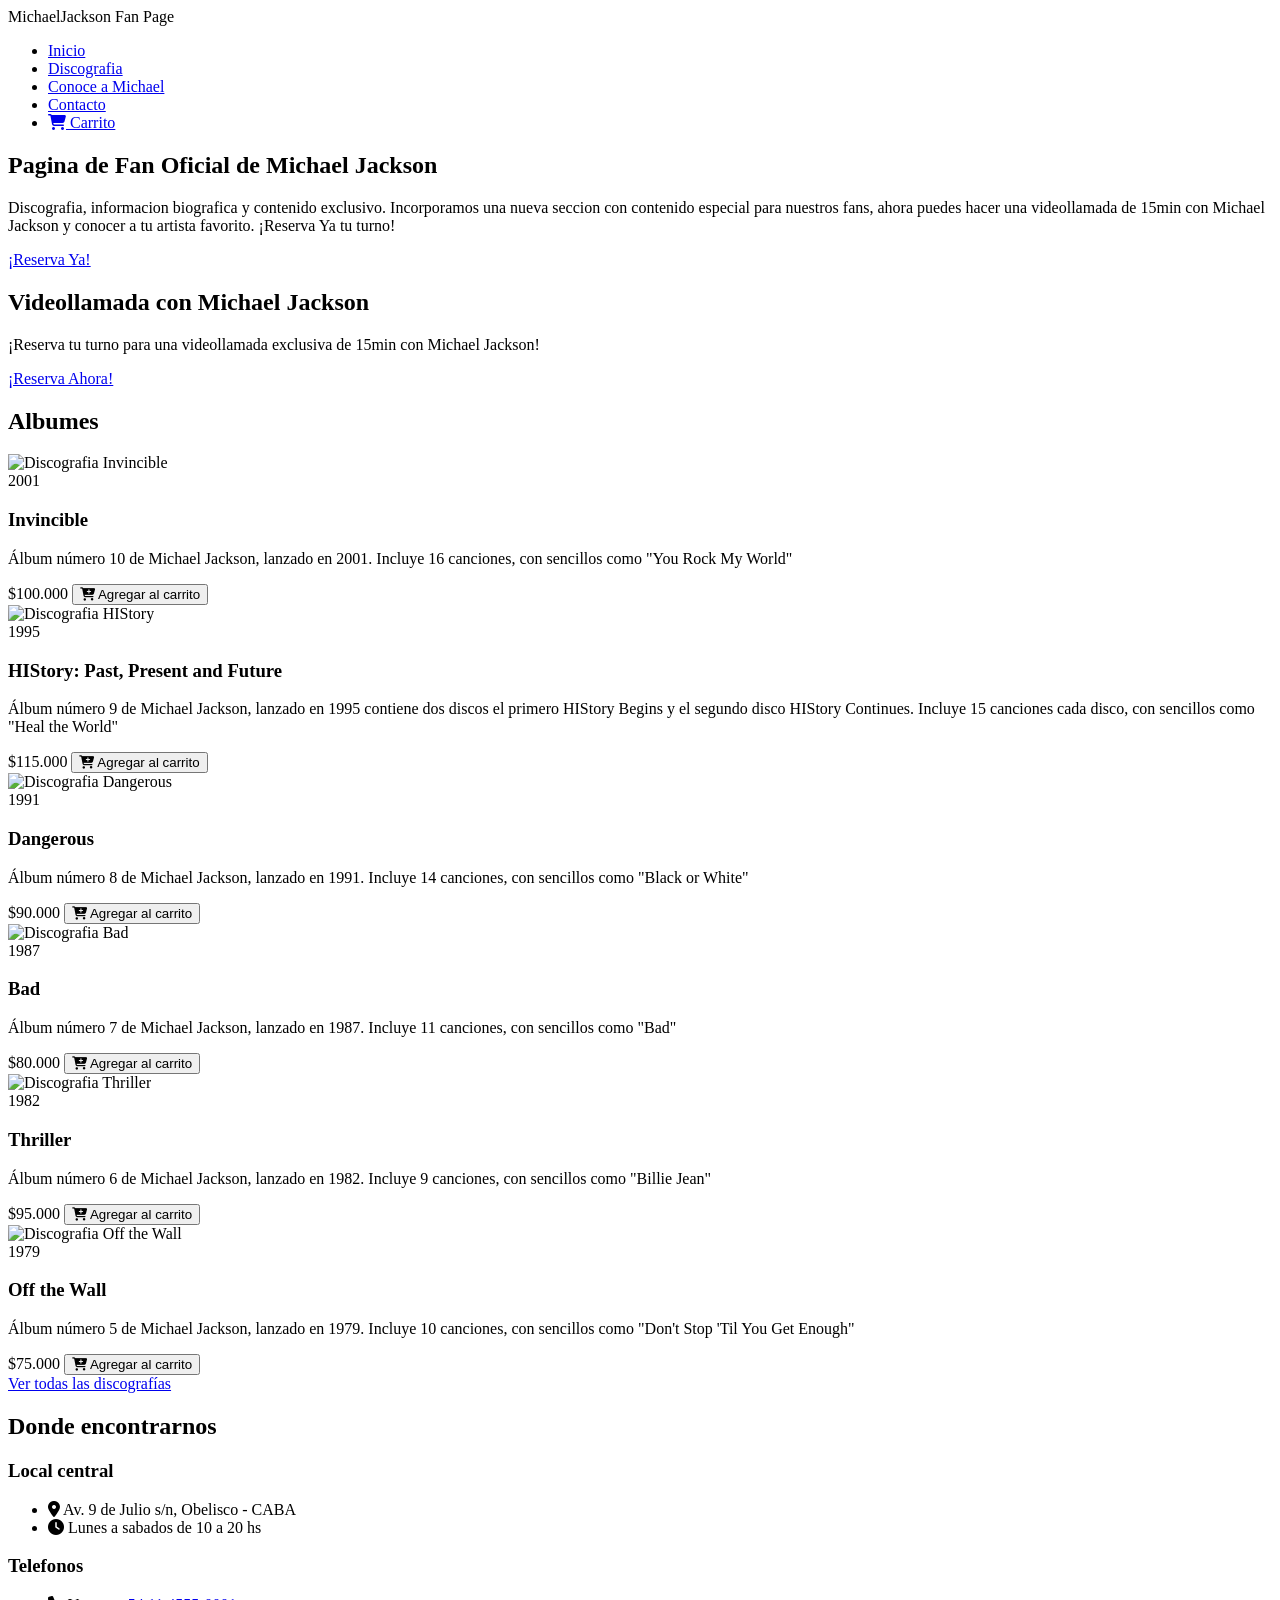
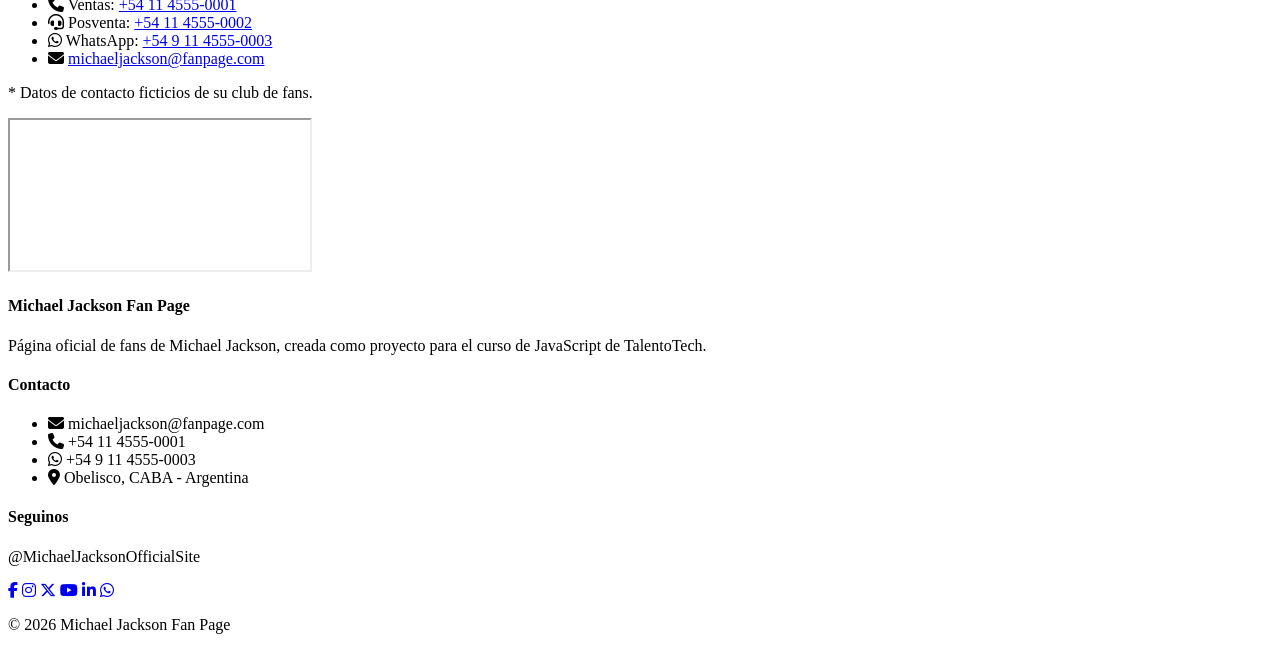
==== index.html @ 45b77253 "primer commit" ====
<!DOCTYPE html>
<html lang="es">
<head>
<meta charset="UTF-8">
<meta name="viewport" content="width=device-width, initial-scale=1.0">
<title>Fan Page Michael Jackson </title>
<link rel="stylesheet"href="https://cdnjs.cloudflare.com/ajax/libs/font-awesome/6.5.2/css/all.min.css">
<link rel="stylesheet" href="css/style.css" >

</head>
<body>

<header>
  <div class="contenedor barra-nav">
    <div class="logo">Michael<span>Jackson</span> Fan Page</div>

    <nav>
      <ul class="menu">
        <li><a href="index.html">Inicio</a></li>
        <li><a href="#discografia">Discografia</a></li>
        <li><a href="#videollamada">Conoce a Michael</a></li>
        <li><a href="#contacto">Contacto</a></li>
        <li><a href="#"><i class="fa-solid fa-cart-shopping"></i> Carrito</a></li>
      </ul>
    </nav>
    
  </div>
</header>

<main>

  <!-- Banner de bienvenida -->
  <section class="hero">
    <h1>Pagina de Fan Oficial de Michael Jackson</h1>
    <p>Discografia, informacion biografica y contenido exclusivo. Incorporamos una nueva seccion con contenido especial para nuestros fans, ahora puedes hacer una videollamada de 15min con Michael Jackson y conocer a tu artista favorito. ¡Reserva Ya tu turno!</p>
    <a href="#videollamada" class="boton">¡Reserva Ya!</a>
  </section>

  <section id="videollamada" class=" videollamada-seccion">
    <h2>Videollamada con Michael Jackson</h2>
    <p class="logo"><span>¡Reserva tu turno para una videollamada exclusiva de 15min con Michael Jackson!</span></p>
    <a href="videollamada.html" class="boton">¡Reserva Ahora!</a>
  </section>

  <!-- Seccion con las 6 cards de productos -->
  <section id="discografia" class="contenedor">
    <h2 class="titulo-seccion">Albumes</h2>

    <div class="grilla-productos">

      <!-- Card 1 -->
      <article class="card">
        <img src="image/invincibleimage.jpg" alt="Discografia Invincible">
        <div class="card-info">
          <span class="categoria">2001</span>
          <h3>Invincible</h3>
          <p>Álbum número 10 de Michael Jackson, lanzado en 2001. Incluye 16 canciones, con sencillos como "You Rock My World"</p>
          <span class="precio">$100.000</span>
          <button><i class="fa-solid fa-cart-plus"></i> Agregar al carrito</button>
        </div>
      </article>

      <!-- Card 2 -->
      <article class="card">
        <img src="image/historyimage.jpg" alt="Discografia HIStory">
        <div class="card-info">
          <span class="categoria">1995</span>
          <h3>HIStory: Past, Present and Future</h3>
          <p>Álbum número 9 de Michael Jackson, lanzado en 1995 contiene dos discos el primero HIStory Begins y el segundo disco HIStory Continues. Incluye 15 canciones cada disco, con sencillos como "Heal the World"</p>
          <span class="precio">$115.000</span>
          <button><i class="fa-solid fa-cart-plus"></i> Agregar al carrito</button>
        </div>
      </article>

      <!-- Card 3 -->
      <article class="card">
        <img src="image/dangerousimage.jpg" alt="Discografia Dangerous">
        <div class="card-info">
          <span class="categoria">1991</span>
          <h3>Dangerous</h3>
          <p>Álbum número 8 de Michael Jackson, lanzado en 1991. Incluye 14 canciones, con sencillos como "Black or White"</p>
          <span class="precio">$90.000</span>
          <button><i class="fa-solid fa-cart-plus"></i> Agregar al carrito</button>
        </div>
      </article>

      <!-- Card 4 -->
      <article class="card">
        <img src="image/badimage.jpg" alt="Discografia Bad">
        <div class="card-info">
          <span class="categoria">1987</span>
          <h3>Bad</h3>
          <p>Álbum número 7 de Michael Jackson, lanzado en 1987. Incluye 11 canciones, con sencillos como "Bad"</p>
          <span class="precio">$80.000</span>
          <button><i class="fa-solid fa-cart-plus"></i> Agregar al carrito</button>
        </div>
      </article>

      <!-- Card 5 -->
      <article class="card">
        <img src="image/thrillerimage.jpg" alt="Discografia Thriller">
        <div class="card-info">
          <span class="categoria">1982</span>
          <h3>Thriller</h3>
          <p>Álbum número 6 de Michael Jackson, lanzado en 1982. Incluye 9 canciones, con sencillos como "Billie Jean"</p>
          <span class="precio">$95.000</span>
          <button><i class="fa-solid fa-cart-plus"></i> Agregar al carrito</button>
        </div>
      </article>

      <!-- Card 6 -->
      <article class="card">
        <img src="image/offthewallimage.jpg" alt="Discografia Off the Wall">
        <div class="card-info">
          <span class="categoria">1979</span>
          <h3>Off the Wall</h3>
          <p>Álbum número 5 de Michael Jackson, lanzado en 1979. Incluye 10 canciones, con sencillos como "Don't Stop 'Til You Get Enough"</p>
          <span class="precio">$75.000</span>
          <button><i class="fa-solid fa-cart-plus"></i> Agregar al carrito</button>
        </div>
      </article>
      <a href="discografias.html" class="boton">Ver todas las discografías</a>

    </div>
  </section>

  <!-- Seccion de contacto: datos a la izquierda, mapa a la derecha -->
  <section id="contacto" class="contenedor">
    <h2 class="titulo-seccion">Donde encontrarnos</h2>

    <div class="bloque-contacto">

      <!-- Columna de datos -->
      <div class="datos-contacto">
        <h3>Local central</h3>
        <ul>
          <li><i class="fa-solid fa-location-dot"></i> Av. 9 de Julio s/n, Obelisco - CABA</li>
          <li><i class="fa-solid fa-clock"></i> Lunes a sabados de 10 a 20 hs</li>
        </ul>

        <h3>Telefonos</h3>
        <ul>
          <li><i class="fa-solid fa-phone"></i> Ventas: <a href="tel:+541145550001">+54 11 4555-0001</a></li>
          <li><i class="fa-solid fa-headset"></i> Posventa: <a href="tel:+541145550002">+54 11 4555-0002</a></li>
          <li><i class="fa-brands fa-whatsapp"></i> WhatsApp: <a href="tel:+5491145550003">+54 9 11 4555-0003</a></li>
          <li><i class="fa-solid fa-envelope"></i> <a href="mailto:michaeljackson@fanpage.com">michaeljackson@fanpage.com</a></li>
        </ul>
        <p class="nota">* Datos de contacto ficticios de su club de fans.</p>
      </div>

      <!-- Columna del mapa: iframe de Google Maps  -->
      <div class="mapa">
        <iframe
          src="https://www.google.com/maps?q=Obelisco%20de%20Buenos%20Aires&z=16&output=embed"
          title="Mapa del Obelisco de Buenos Aires"
          loading="lazy"
          referrerpolicy="no-referrer-when-downgrade"
          allowfullscreen></iframe>
      </div>

    </div>
  </section>
</main>


<footer>
  <div class="contenedor footer-columnas">

    <!-- Columna 1: sobre la tienda -->
    <div class="columna">
      <h4>Michael Jackson Fan Page</h4>
      <p>Página oficial de fans de Michael Jackson, creada como proyecto para el curso de
         JavaScript de TalentoTech.</p>
    </div>

    <!-- Columna 2: contacto -->
    <div class="columna">
      <h4>Contacto</h4>
      <ul>
        <li><i class="fa-solid fa-envelope"></i> michaeljackson@fanpage.com</li>
        <li><i class="fa-solid fa-phone"></i> +54 11 4555-0001</li>
        <li><i class="fa-brands fa-whatsapp"></i> +54 9 11 4555-0003</li>
        <li><i class="fa-solid fa-location-dot"></i> Obelisco, CABA - Argentina</li>
      </ul>
    </div>

    <!-- Columna 3: redes sociales con iconos de Font Awesome -->
    <div class="columna">
      <h4>Seguinos</h4>
      <p>@MichaelJacksonOfficialSite</p>
      <div class="redes">
        <a href="#" title="Facebook"><i class="fa-brands fa-facebook-f"></i></a>
        <a href="#" title="Instagram"><i class="fa-brands fa-instagram"></i></a>
        <a href="#" title="X"><i class="fa-brands fa-x-twitter"></i></a>
        <a href="#" title="YouTube"><i class="fa-brands fa-youtube"></i></a>
        <a href="#" title="LinkedIn"><i class="fa-brands fa-linkedin-in"></i></a>
        <a href="#" title="WhatsApp"><i class="fa-brands fa-whatsapp"></i></a>
      </div>
    </div>

  </div>

  <p class="copyright">&copy; 2026 Michael Jackson Fan Page </p>
</footer>

</body>
</html>
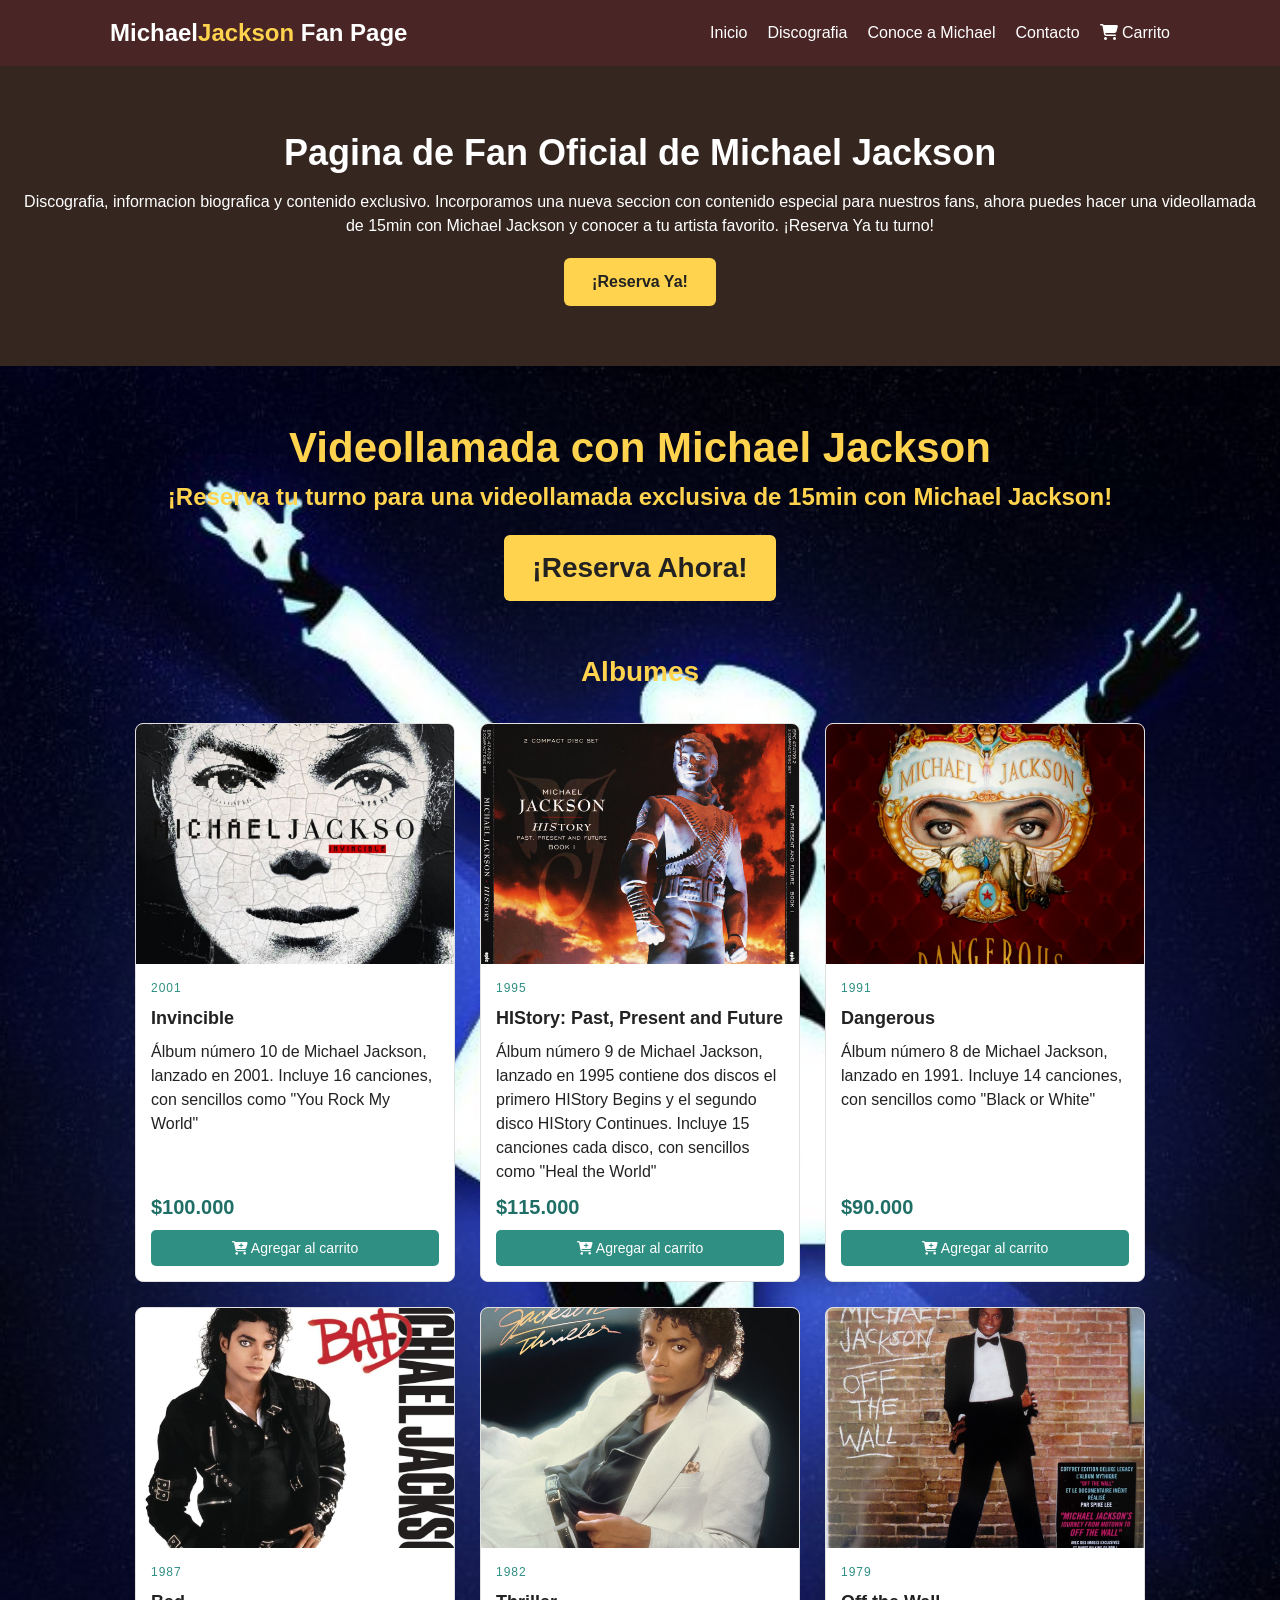
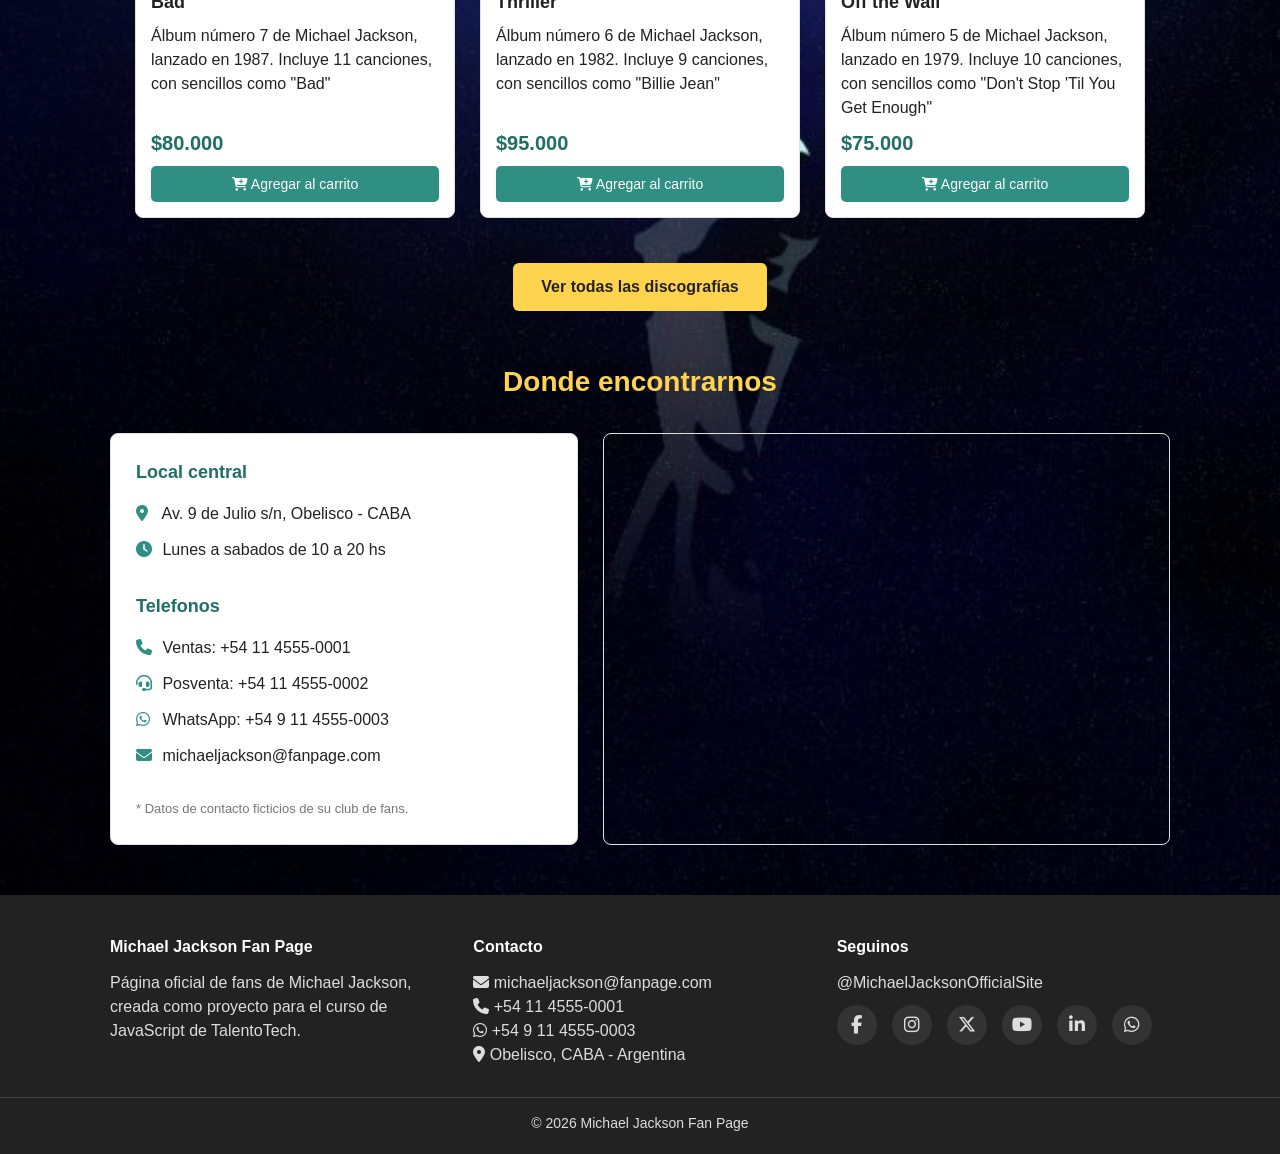
==== commit 0a95c60a: "tercer commit" ====
--- a/index.html
+++ b/index.html
@@ -29,7 +29,7 @@
 
 <main>
 
-  <!-- Banner de bienvenida -->
+  <!-- Bienvenida -->
   <section class="hero">
     <h1>Pagina de Fan Oficial de Michael Jackson</h1>
     <p>Discografia, informacion biografica y contenido exclusivo. Incorporamos una nueva seccion con contenido especial para nuestros fans, ahora puedes hacer una videollamada de 15min con Michael Jackson y conocer a tu artista favorito. ¡Reserva Ya tu turno!</p>
@@ -42,13 +42,13 @@
     <a href="videollamada.html" class="boton">¡Reserva Ahora!</a>
   </section>
 
-  <!-- Seccion con las 6 cards de productos -->
+  <!-- Seccion con las 6 discografias mas vendidas -->
   <section id="discografia" class="contenedor">
     <h2 class="titulo-seccion">Albumes</h2>
 
-    <div class="grilla-productos">
-
-      <!-- Card 1 -->
+    <div class="grilla-discografia">
+
+      <!-- Disco 1 -->
       <article class="card">
         <img src="image/invincibleimage.jpg" alt="Discografia Invincible">
         <div class="card-info">
@@ -60,7 +60,7 @@
         </div>
       </article>
 
-      <!-- Card 2 -->
+      <!-- Disco 2 -->
       <article class="card">
         <img src="image/historyimage.jpg" alt="Discografia HIStory">
         <div class="card-info">
@@ -72,7 +72,7 @@
         </div>
       </article>
 
-      <!-- Card 3 -->
+      <!-- Disco 3 -->
       <article class="card">
         <img src="image/dangerousimage.jpg" alt="Discografia Dangerous">
         <div class="card-info">
@@ -84,7 +84,7 @@
         </div>
       </article>
 
-      <!-- Card 4 -->
+      <!-- Disco 4 -->
       <article class="card">
         <img src="image/badimage.jpg" alt="Discografia Bad">
         <div class="card-info">
@@ -96,7 +96,7 @@
         </div>
       </article>
 
-      <!-- Card 5 -->
+      <!-- Disco 5 -->
       <article class="card">
         <img src="image/thrillerimage.jpg" alt="Discografia Thriller">
         <div class="card-info">
@@ -108,7 +108,7 @@
         </div>
       </article>
 
-      <!-- Card 6 -->
+      <!-- Disco 6 -->
       <article class="card">
         <img src="image/offthewallimage.jpg" alt="Discografia Off the Wall">
         <div class="card-info">
--- a/css/style.css
+++ b/css/style.css
@@ -0,0 +1,341 @@
+
+/*nuevo comentario*/
+
+
+/* ============================================================
+     1) RESET BASICO
+     Sacamos los margenes que el navegador pone por defecto.
+     ============================================================ */
+* {
+    margin: 0;
+    padding: 0;
+    box-sizing: border-box;   /* el padding NO agranda la caja */
+  }
+
+body {
+    font-family: Arial, Helvetica, sans-serif;
+    line-height: 1.5;
+    color: #222;
+    background: #FAFAFA;
+  }
+
+
+  /* Clase reutilizable: centra el contenido y le pone un ancho maximo */
+.contenedor {
+    max-width: 1100px;
+    margin: 0 auto;          /* 0 arriba/abajo, auto a los costados = centrado */
+    padding: 0 20px;
+  }
+
+  /* ============================================================
+     2) HEADER
+     display:flex + justify-content:space-between
+     => logo a la izquierda, menu a la derecha.
+     ============================================================ */
+header {
+    background: #492525;
+    color: white;
+    padding: 15px 0;
+  }
+
+.barra-nav {
+    display: flex;
+    justify-content: space-between;  /* separa logo y menu a los extremos */
+    align-items: center;             /* los alinea a la misma altura */
+    flex-wrap: wrap;                 /* en pantallas chicas bajan de linea */
+    gap: 15px;
+  }
+
+.logo {
+    font-size: 24px;
+    font-weight: bold;
+  }
+
+.logo span, section h2{
+    color: #FFD34D;          /* pintamos solo una parte del nombre */
+  }
+
+  /* El menu tambien es flex: los <li> quedan en fila */
+.menu {
+    display: flex;
+    gap: 20px;
+    list-style: none;        /* saca los puntitos de la lista */
+  }
+
+.menu a {
+    color: white;
+    text-decoration: none;
+  }
+
+.menu a:hover {
+    color: #FFD34D;
+  }
+
+  /* ============================================================
+     3) HERO (banner de bienvenida)
+     ============================================================ */
+.hero {
+    background: #352720;
+    color: white;
+    text-align: center;
+    padding: 60px 20px;
+  }
+
+.hero h1 {
+    font-size: 36px;
+    margin-bottom: 10px;
+  }
+
+.boton {
+    display: inline-block;
+    margin-top: 20px;
+    background: #FFD34D;
+    color: #222;
+    padding: 12px 28px;
+    border-radius: 6px;
+    text-decoration: none;
+    font-weight: bold;
+  }
+
+.boton:hover {
+    background: #FFC107;
+  }
+
+  /* ============================================================
+     4) MAIN + GRILLA DE PRODUCTOS
+     Este es el flexbox mas importante del ejercicio:
+     flex-wrap: wrap  => las cards bajan de linea solas.
+     ============================================================ */
+main {
+    padding-bottom: 50px;
+    background-image: url("../image/fondoimage.jpg");
+    background-size: cover;
+    background-position: center;
+  }
+
+.titulo-seccion {
+    text-align: center;
+    margin: 50px 0 30px;
+    font-size: 28px;
+  }
+.videollamada-seccion {
+    text-align: center;
+    margin: 50px 0 30px;
+    font-size: 28px;
+  } 
+
+.grilla-discografia {
+    display: flex;
+    flex-wrap: wrap;          /* si no entran, pasan a la fila de abajo */
+    gap: 25px;                /* separacion entre cards */
+    justify-content: center;
+  }
+
+  /* flex: crecer | achicarse | ancho base
+     Con 320px de base entran 3 por fila en pantalla grande,
+     2 en tablet y 1 en celular. */
+.card {
+    flex: 0 1 320px;
+    background: white;
+    border: 1px solid #E0E0E0;
+    border-radius: 8px;
+    overflow: hidden;         /* recorta la imagen a las esquinas redondeadas */
+    display: flex;
+    flex-direction: column;   /* imagen arriba, texto abajo (en columna) */
+  }
+
+.card:hover {
+    box-shadow: 0 4px 12px rgba(0, 0, 0, 0.15);
+  }
+
+.card img {
+    width: 100%;
+    height: 240px;
+    object-fit: cover;        /* la imagen se recorta sin deformarse */
+    display: block;
+  }
+
+.card-info {
+    padding: 15px;
+    display: flex;
+    flex-direction: column;
+    gap: 8px;
+    flex: 1;                  /* ocupa el espacio sobrante: cards parejas */
+  }
+
+.categoria {
+    font-size: 12px;
+    text-transform: uppercase;
+    color: #2F8F83;
+    letter-spacing: 1px;
+  }
+
+.card h3 {
+    font-size: 18px;
+  }
+
+.precio {
+    font-size: 20px;
+    font-weight: bold;
+    color: #1F6F66;
+    margin-top: auto;         /* empuja el precio al fondo de la card */
+  }
+
+.card button {
+    background: #2F8F83;
+    color: white;
+    border: none;
+    padding: 10px;
+    border-radius: 5px;
+    cursor: pointer;
+    font-size: 14px;
+  }
+
+.card button:hover {
+    background: #1F6F66;
+  }
+
+  /* ============================================================
+     5) FOOTER
+     Otra vez flex: tres columnas que se acomodan solas.
+     ============================================================ */
+footer {
+    background: #222;
+    color: #DDD;
+    padding: 40px 0 20px;
+  }
+
+.footer-columnas {
+    display: flex;
+    flex-wrap: wrap;
+    justify-content: space-between;
+    gap: 30px;
+  }
+
+.columna {
+    flex: 1 1 250px;          /* crece, se achica, base 250px */
+  }
+
+.columna h4 {
+    color: white;
+    margin-bottom: 12px;
+  }
+
+.columna ul {
+    list-style: none;
+  }
+
+.columna a {
+    color: #DDD;
+    text-decoration: none;
+  }
+
+.columna a:hover {
+    color: #FFD34D;
+  }
+
+  /* Los iconos de redes, en fila y separados */
+.redes {
+    display: flex;
+    gap: 15px;
+    margin-top: 10px;
+  }
+
+  /* Cada icono va dentro de un circulo.
+     Usamos flex para centrarlo adentro. */
+.redes a {
+    width: 40px;
+    height: 40px;
+    border-radius: 50%;
+    background: #333;
+    display: flex;
+    justify-content: center;
+    align-items: center;
+    font-size: 18px;
+  }
+
+.redes a:hover {
+    background: #2F8F83;
+    color: white;
+  }
+
+.copyright {
+    text-align: center;
+    border-top: 1px solid #444;
+    margin-top: 30px;
+    padding-top: 15px;
+    font-size: 14px;
+  }
+
+  /* ============================================================
+     6) SECCION DE CONTACTO
+     Otro flex: datos a un lado y el mapa al otro.
+     Con flex-wrap, en celular el mapa baja abajo de los datos.
+     ============================================================ */
+.bloque-contacto {
+    display: flex;
+    flex-wrap: wrap;
+    gap: 25px;
+    align-items: stretch;
+  }
+
+.datos-contacto {
+    flex: 1 1 320px;          /* crece, se achica, base 320px */
+    background: white;
+    border: 1px solid #E0E0E0;
+    border-radius: 8px;
+    padding: 25px;
+  }
+
+.datos-contacto h3 {
+    font-size: 18px;
+    color: #1F6F66;
+    margin-bottom: 10px;
+  }
+
+.datos-contacto ul {
+    list-style: none;
+    margin-bottom: 25px;
+  }
+
+.datos-contacto li {
+    padding: 6px 0;
+  }
+
+  /* Los iconos quedan todos alineados a la misma distancia */
+  .datos-contacto li i {
+    color: #2F8F83;
+    width: 22px;
+  }
+
+.datos-contacto a {
+    color: #222;
+    text-decoration: none;
+  }
+
+.datos-contacto a:hover {
+    color: #2F8F83;
+    text-decoration: underline;
+  }
+
+.nota {
+    font-size: 13px;
+    color: #777;
+  }
+
+  /* El mapa: el iframe ocupa todo el ancho de su columna */
+.mapa {
+    flex: 1 1 420px;
+    min-height: 340px;
+    border-radius: 8px;
+    overflow: hidden;         /* recorta el mapa a las esquinas redondeadas */
+    border: 1px solid #E0E0E0;
+  }
+
+.mapa iframe {
+    width: 100%;
+    height: 100%;
+    min-height: 340px;
+    border: 0;                /* saca el borde gris que trae el iframe */
+    display: block;
+  }
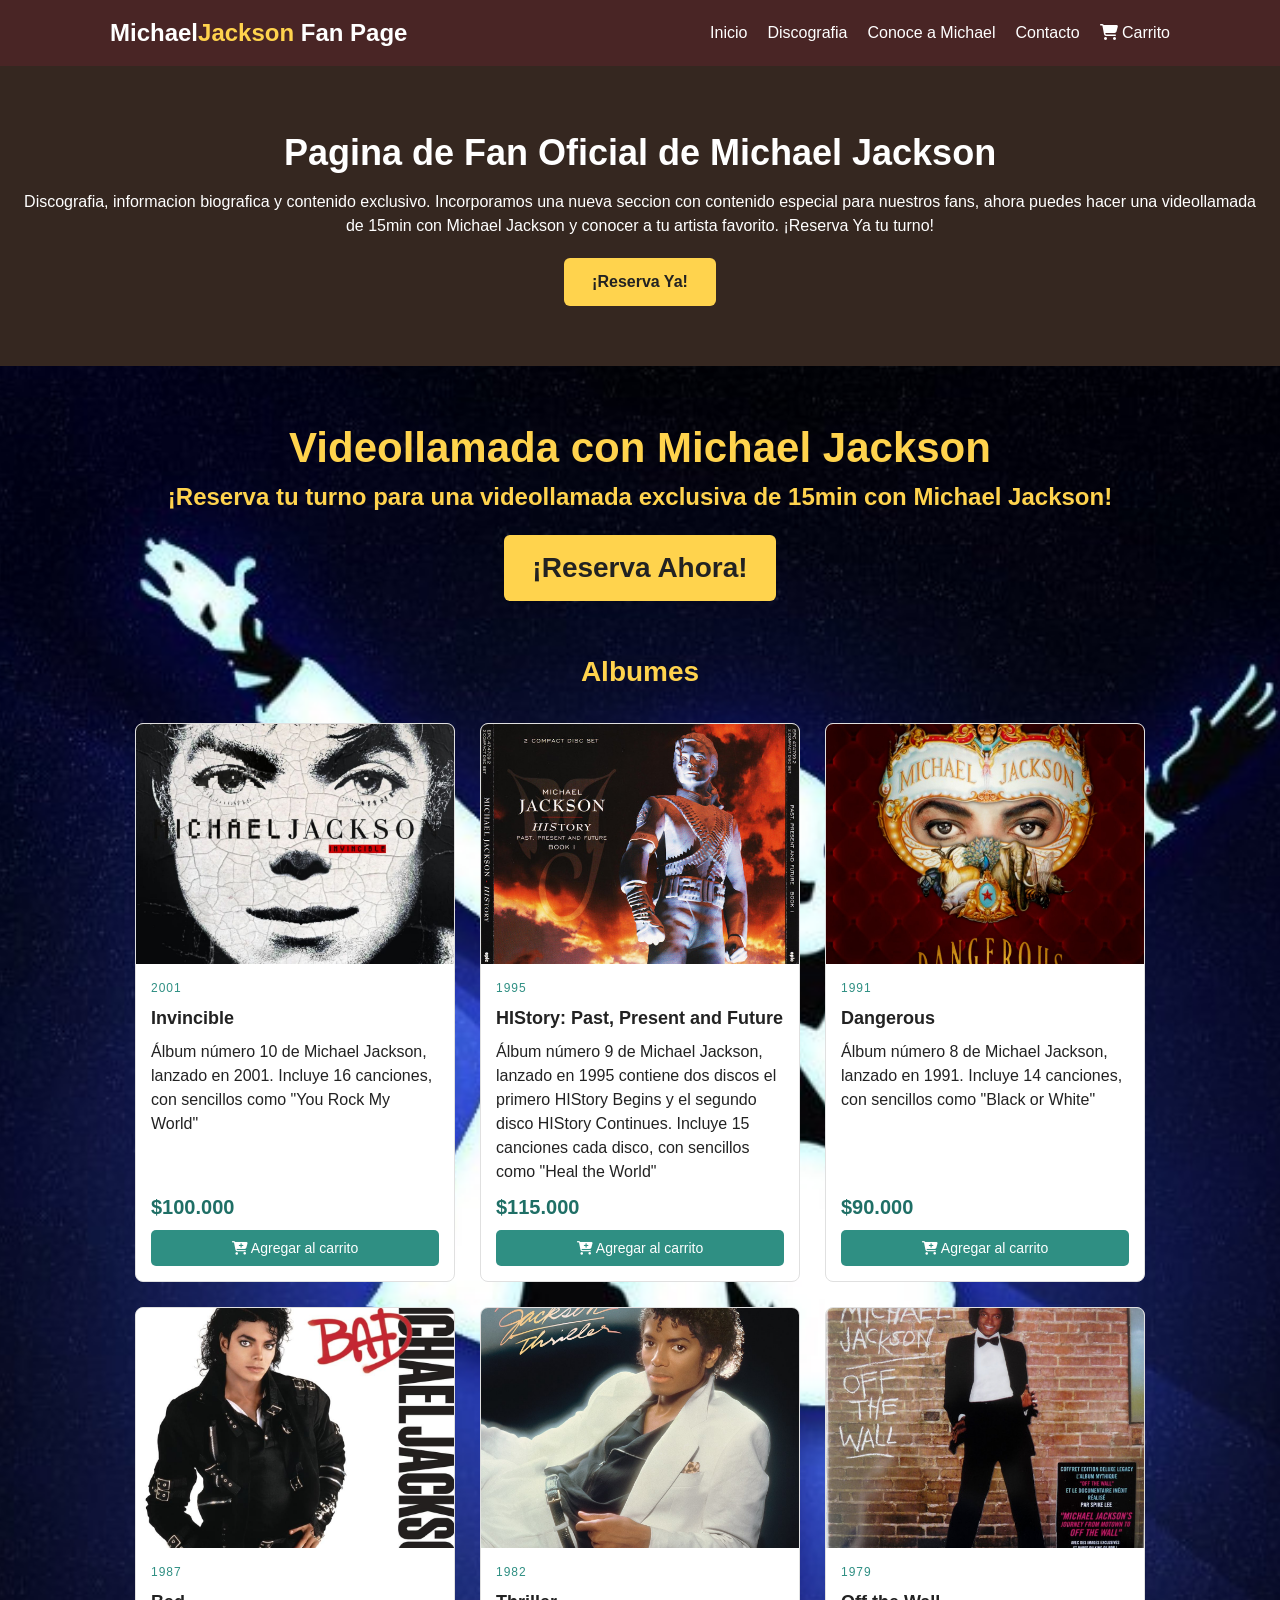
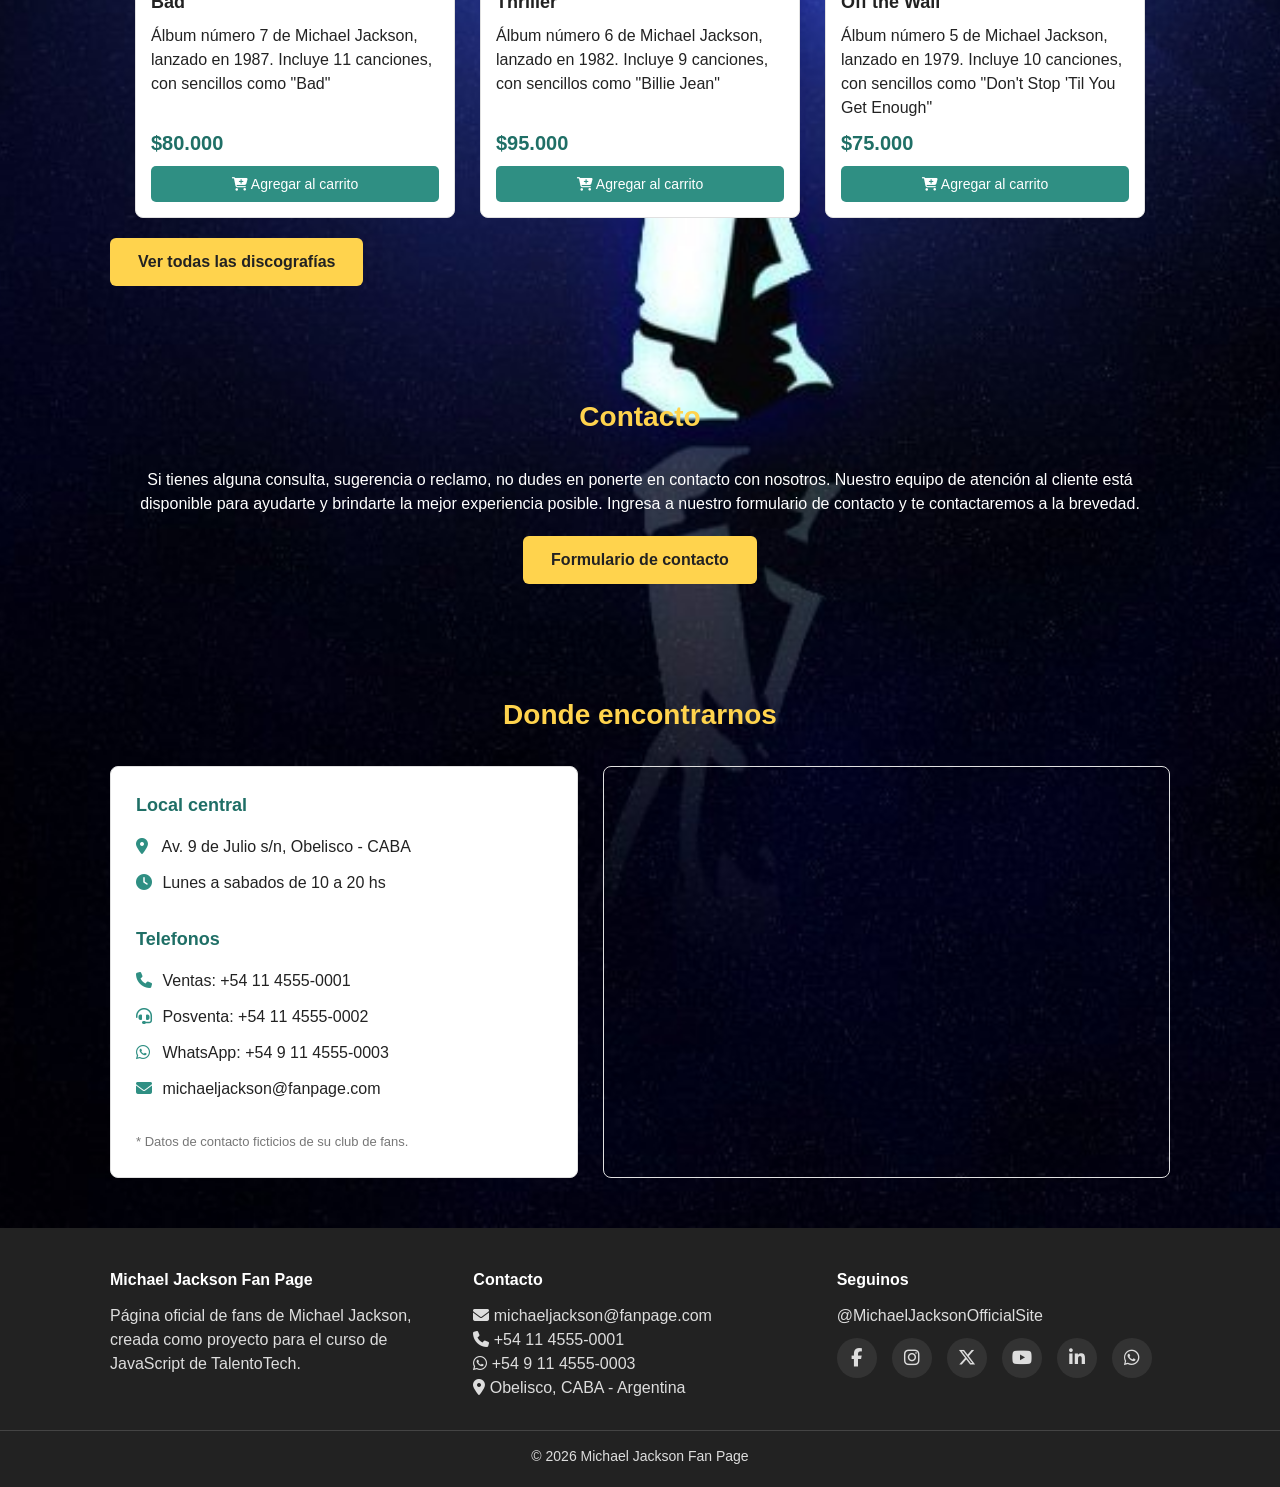
==== commit ff8f99c2: "cuarto commit" ====
--- a/index.html
+++ b/index.html
@@ -119,13 +119,19 @@
           <button><i class="fa-solid fa-cart-plus"></i> Agregar al carrito</button>
         </div>
       </article>
-      <a href="discografias.html" class="boton">Ver todas las discografías</a>
-
+      
     </div>
   </section>
 
   <!-- Seccion de contacto: datos a la izquierda, mapa a la derecha -->
   <section id="contacto" class="contenedor">
+    <a href="discografias.html" class="boton">Ver todas las discografías</a>
+
+    <div class="formulario-contacto">
+      <h2 class="titulo-seccion">Contacto</h2>
+      <p>Si tienes alguna consulta, sugerencia o reclamo, no dudes en ponerte en contacto con nosotros. Nuestro equipo de atención al cliente está disponible para ayudarte y brindarte la mejor experiencia posible. Ingresa a nuestro formulario de contacto y te contactaremos a la brevedad.</p>
+    <a href="contacto.html" class="boton">Formulario de contacto</a>
+    </div>
     <h2 class="titulo-seccion">Donde encontrarnos</h2>
 
     <div class="bloque-contacto">
--- a/css/style.css
+++ b/css/style.css
@@ -76,7 +76,7 @@
      ============================================================ */
 .hero {
     background: #352720;
-    color: white;
+        color: white;
     text-align: center;
     padding: 60px 20px;
   }
@@ -272,7 +272,12 @@
      Otro flex: datos a un lado y el mapa al otro.
      Con flex-wrap, en celular el mapa baja abajo de los datos.
      ============================================================ */
-.bloque-contacto {
+  .formulario-contacto {
+    color: white;
+    text-align: center;
+    padding: 60px 20px;
+  }
+  .bloque-contacto {
     display: flex;
     flex-wrap: wrap;
     gap: 25px;
